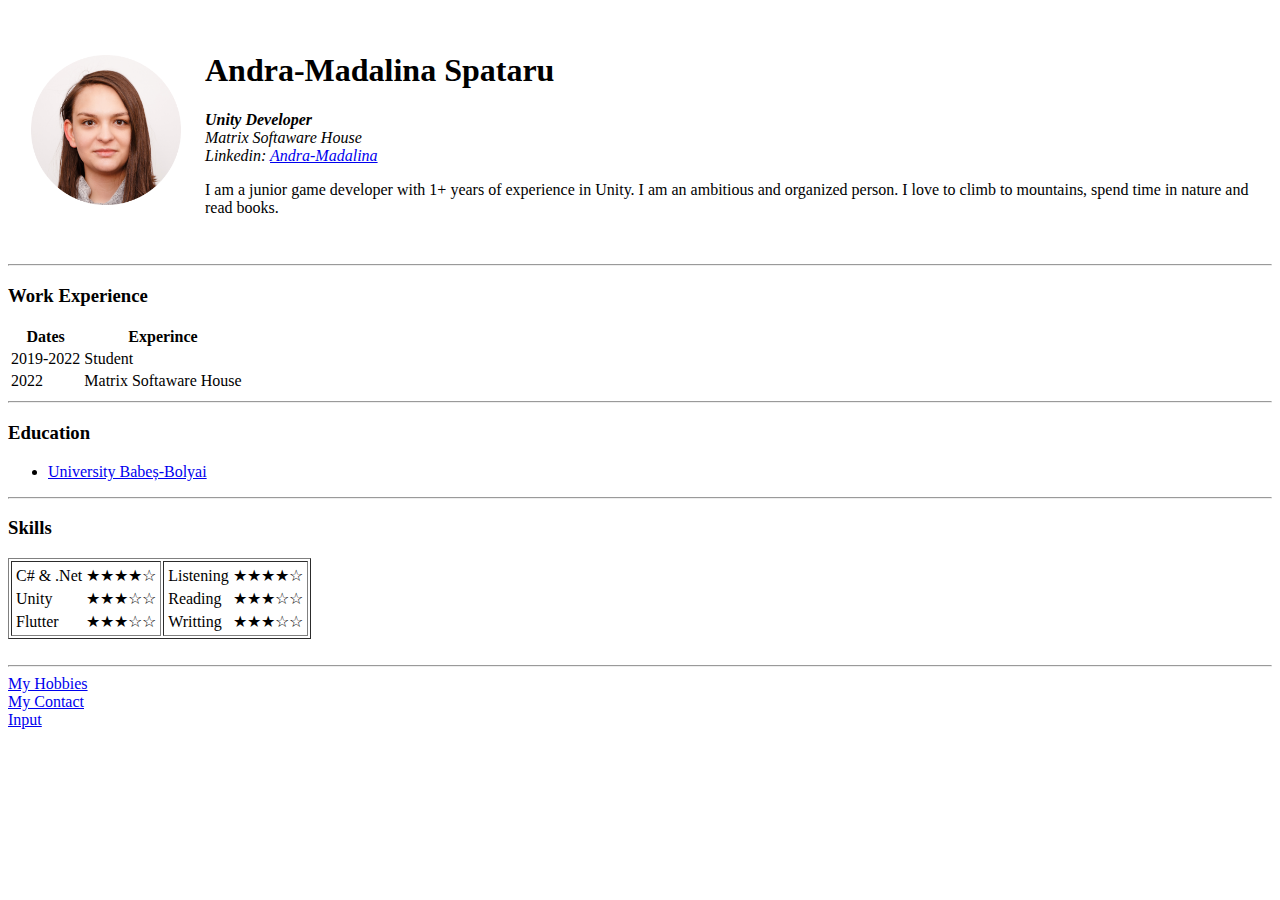
==== index.html @ f88644dd "core: initial html files" ====
<!DOCTYPE html>
<html lang="en">
  <head>
    <meta charset="UTF-8" />
    <meta http-equiv="X-UA-Compatible" content="IE=edge" />
    <meta name="viewport" content="width=device-width, initial-scale=1.0" />
    <title>Mada`s Personal Site</title>
  </head>
  <body>
    <table cellspacing="22px">
      <tr>
        <td>
          <img src="images/me2.png" alt="Mada`s profile pages" height="150px" />
        </td>
        <td>
          <h1>Andra-Madalina Spataru</h1>
          <p>
            <em>
              <strong> Unity Developer</strong><br />
              Matrix Softaware House<br />
              Linkedin:
              <a
                href="https://www.linkedin.com/in/andra-madalina-spataru-98a307214/"
              >
                Andra-Madalina</a
              >
            </em>
          </p>
          <p>
            I am a junior game developer with 1+ years of experience in Unity. I
            am an ambitious and organized person. I love to climb to mountains,
            spend time in nature and read books.
          </p>
        </td>
      </tr>
    </table>
    <hr />
    <h3><strong>Work Experience</strong></h3>
    <table>
      <thead>
        <tr>
          <th>Dates</th>
          <th>Experince</th>
        </tr>
      </thead>
      <tbody>
        <tr>
          <td>2019-2022</td>
          <td>Student</td>
        </tr>
        <tr>
          <td>2022</td>
          <td>Matrix Softaware House</td>
        </tr>
      </tbody>
    </table>
    <hr />
    <h3><strong>Education</strong></h3>
    <ul>
      <li><a href="https://www.cs.ubbcluj.ro/">University Babeș-Bolyai</a></li>
    </ul>
    <hr />
    <h3>Skills</h3>
    <table border="1px">
      <tr>
        <td>
          <table>
            <tr>
              <td>C# & .Net</td>
              <td>★★★★☆</td>
            </tr>
            <tr>
              <td>Unity</td>
              <td>★★★☆☆</td>
            </tr>
            <tr>
              <td>Flutter</td>
              <td>★★★☆☆</td>
            </tr>
          </table>
        </td>
        <td>
          <table>
            <tr>
              <td>Listening</td>
              <td>★★★★☆</td>
            </tr>
            <tr>
              <td>Reading</td>
              <td>★★★☆☆</td>
            </tr>
            <tr>
              <td>Writting</td>
              <td>★★★☆☆</td>
            </tr>
          </table>
        </td>
      </tr>
    </table>

    <br />
    <hr />
    <a href="hobbies.html">My Hobbies</a>
    <br />
    <a href="contact.html">My Contact</a>
    <br />
    <a href="input.html">Input</a>
  </body>
</html>
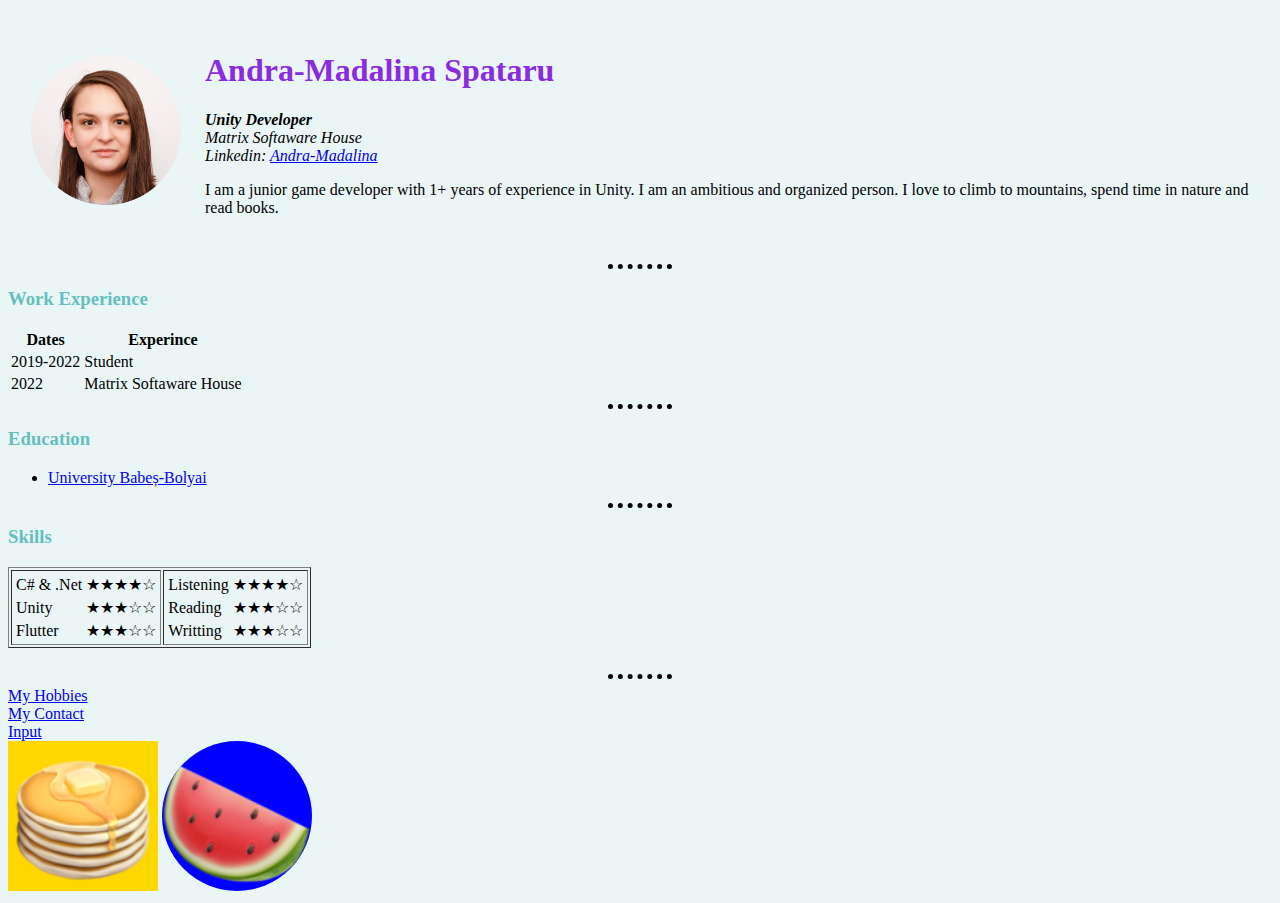
==== commit 760d3f95: "feat: add first CSS lesson" ====
--- a/index.html
+++ b/index.html
@@ -5,15 +5,17 @@
     <meta http-equiv="X-UA-Compatible" content="IE=edge" />
     <meta name="viewport" content="width=device-width, initial-scale=1.0" />
     <title>Mada`s Personal Site</title>
+    <link rel="stylesheet" href="css/styles.css">
   </head>
+
   <body>
     <table cellspacing="22px">
       <tr>
         <td>
-          <img src="images/me2.png" alt="Mada`s profile pages" height="150px" />
+          <img src="images/me2.png" alt="Mada`s profile pages" />
         </td>
         <td>
-          <h1>Andra-Madalina Spataru</h1>
+          <h1 id="heading">Andra-Madalina Spataru</h1>
           <p>
             <em>
               <strong> Unity Developer</strong><br />
@@ -34,7 +36,7 @@
         </td>
       </tr>
     </table>
-    <hr />
+    <hr/>
     <h3><strong>Work Experience</strong></h3>
     <table>
       <thead>
@@ -97,7 +99,6 @@
         </td>
       </tr>
     </table>
-
     <br />
     <hr />
     <a href="hobbies.html">My Hobbies</a>
@@ -105,5 +106,9 @@
     <a href="contact.html">My Contact</a>
     <br />
     <a href="input.html">Input</a>
+
+    <br>
+    <img class="pancakes" src="images/pancakes_1f95e.png" alt="pancakes_1f95e pages" />
+    <img class="watermelon circular" src="images/watermelon_1f349.png" alt="Watermelon" />
   </body>
 </html>
--- a/css/styles.css
+++ b/css/styles.css
@@ -0,0 +1,40 @@
+/******************************TAG SELECTORS******************************/
+body {
+  background-color: #EAF6F6;
+}
+hr {
+  border-style: none;
+  border-top-style: dotted;
+  border-width: 5px;
+  border-color: black;
+  width: 5%;
+}
+img{
+  height: 150px;
+}
+
+h1 {
+  color: #66bfbf;
+}
+
+h3 {
+  color: #66bfbf;
+}
+   
+/******************************CLASS SELECTORS******************************/
+.pancakes{
+  background-color: gold;
+}
+
+.watermelon{
+  background-color: blue;
+}
+ 
+.circular{
+  border-radius: 100%;
+}
+
+/******************************ID SELECTORS******************************/
+#heading{
+  color: blueviolet;
+}
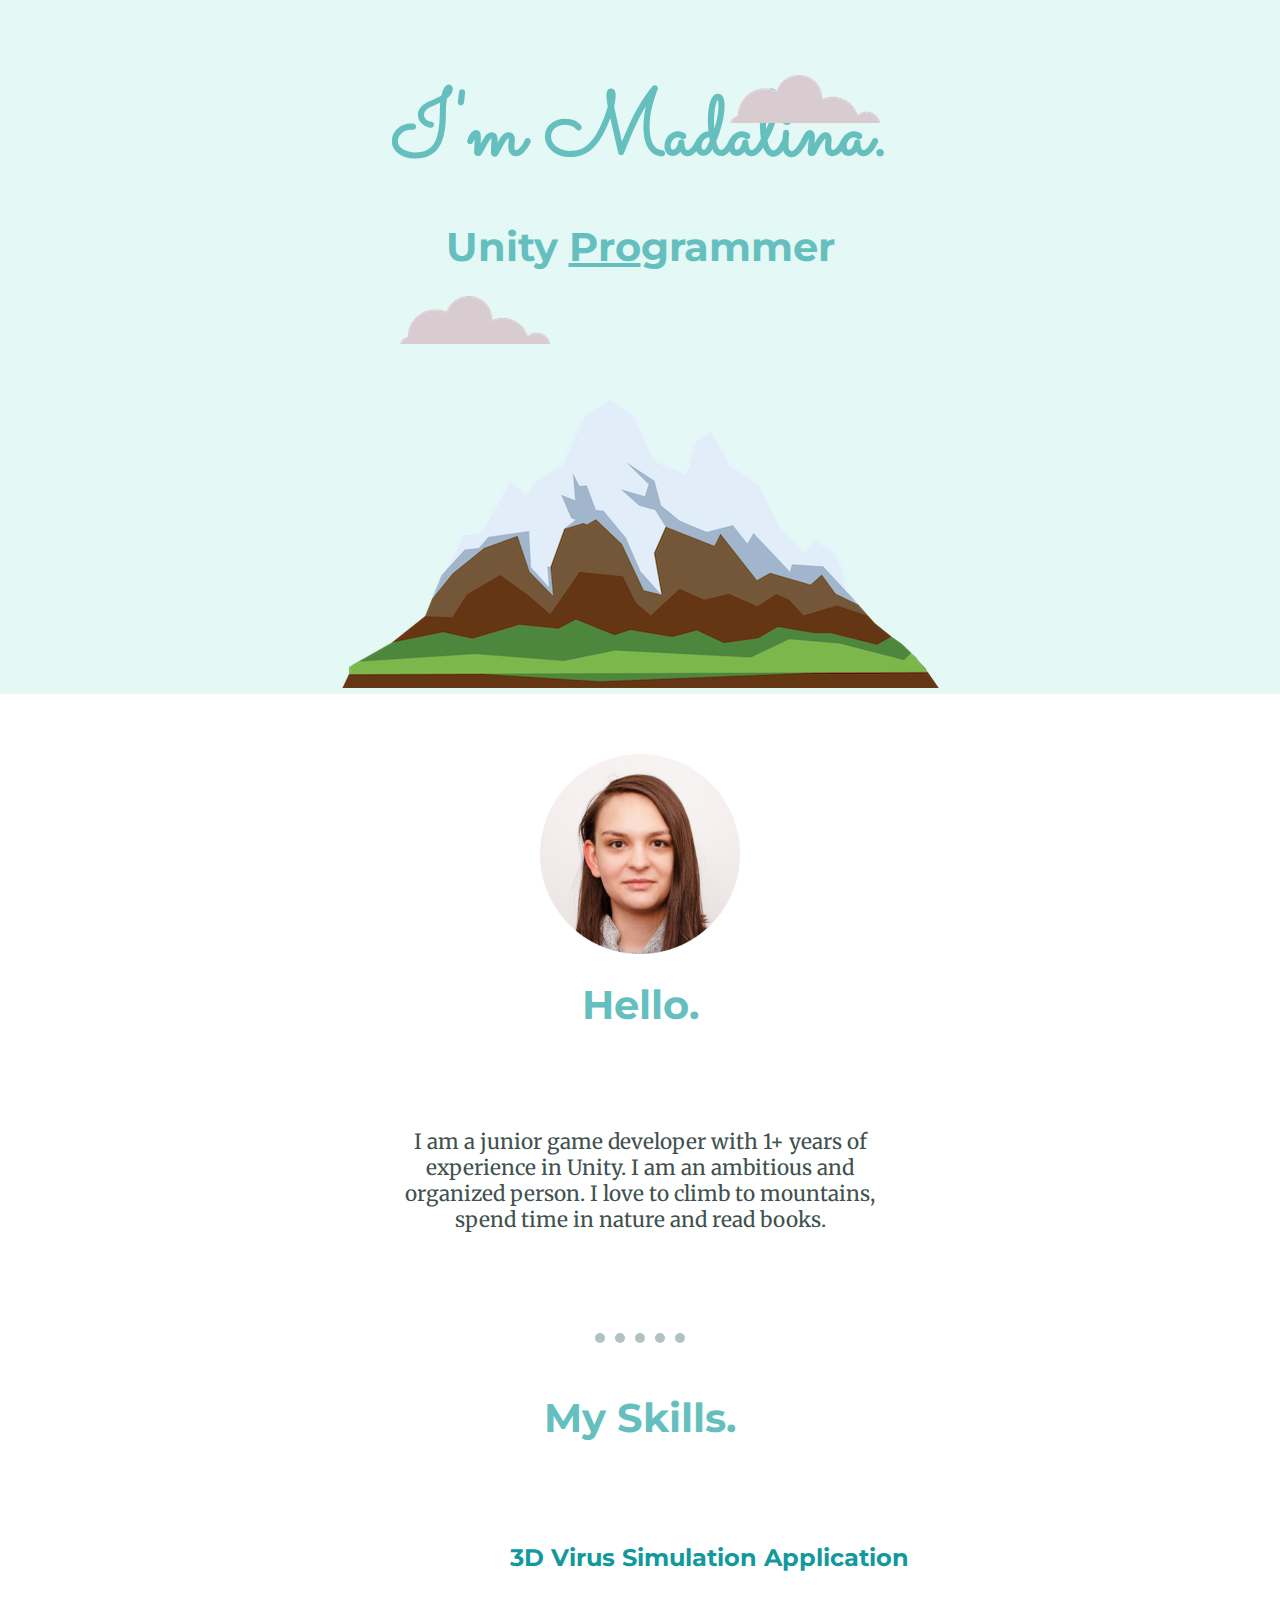
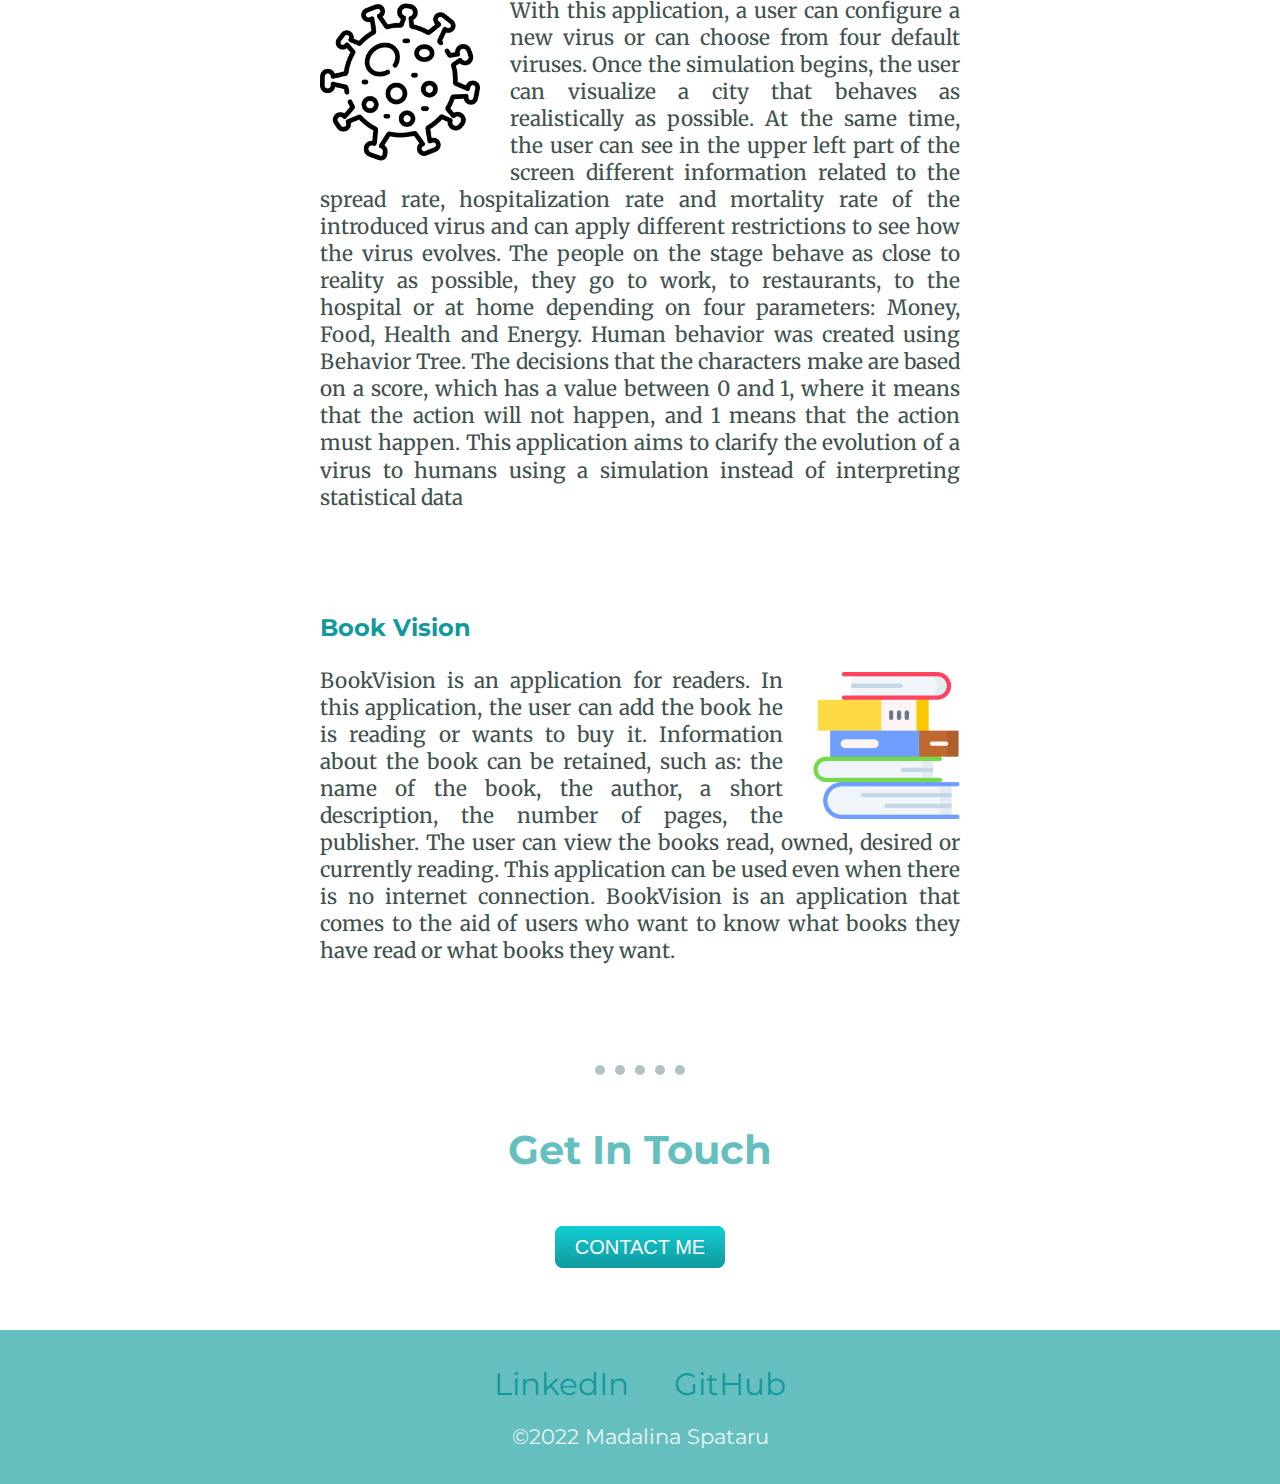
==== commit db561199: "feat: add CV site" ====
--- a/index.html
+++ b/index.html
@@ -4,111 +4,101 @@
     <meta charset="UTF-8" />
     <meta http-equiv="X-UA-Compatible" content="IE=edge" />
     <meta name="viewport" content="width=device-width, initial-scale=1.0" />
-    <title>Mada`s Personal Site</title>
-    <link rel="stylesheet" href="css/styles.css">
+    <title>Andra-Madalina Spataru</title>
+    <link rel="stylesheet" href="css/styles.css" />
+    <link rel="icon" href="images/favicon.ico?v=2" />
+    <link rel="preconnect" href="https://fonts.googleapis.com" />
+    <link rel="preconnect" href="https://fonts.gstatic.com" crossorigin />
+    <link
+      href="https://fonts.googleapis.com/css2?family=Merriweather&family=Montserrat&family=Sacramento&display=swap"
+      rel="stylesheet"
+    />
   </head>
 
   <body>
-    <table cellspacing="22px">
-      <tr>
-        <td>
-          <img src="images/me2.png" alt="Mada`s profile pages" />
-        </td>
-        <td>
-          <h1 id="heading">Andra-Madalina Spataru</h1>
+    <div class="top_container">
+      <img class="top-cloud" src="images/cloud.png" alt="cloud-img " />
+      <h1>I'm Madalina.</h1>
+      <h2>Unity <span class="pro">Pro</span>grammer</h2>
+      <img class="bottom-cloud" src="images/cloud.png" alt="cloud-img " />
+      <img class="mountain" src="images/mountain.png" alt="mountain-img " />
+    </div>
+
+    <div class="middle-container">
+      <div class="profile">
+        <img
+          class="profileImg"
+          src="images/MadaProfileImage.png"
+          alt="Mada`s profile pages"
+        />
+        <h2>Hello.</h2>
+        <p class="myDescription">
+          I am a junior game developer with 1+ years of experience in Unity. I
+          am an ambitious and organized person. I love to climb to mountains,
+          spend time in nature and read books.
+        </p>
+      </div>
+      <hr />
+      <div class="skills">
+        <h2>My Skills.</h2>
+
+        <div class="skill-row">
+          <img
+            class="firstImageSkill"
+            src="images/coronavirus.png"
+            alt="CoronaVirus"
+          />
+          <h3>3D Virus Simulation Application</h3>
           <p>
-            <em>
-              <strong> Unity Developer</strong><br />
-              Matrix Softaware House<br />
-              Linkedin:
-              <a
-                href="https://www.linkedin.com/in/andra-madalina-spataru-98a307214/"
-              >
-                Andra-Madalina</a
-              >
-            </em>
+            With this application, a user can configure a new virus or can
+            choose from four default viruses. Once the simulation begins, the
+            user can visualize a city that behaves as realistically as possible.
+            At the same time, the user can see in the upper left part of the
+            screen different information related to the spread rate,
+            hospitalization rate and mortality rate of the introduced virus and
+            can apply different restrictions to see how the virus evolves. The
+            people on the stage behave as close to reality as possible, they go
+            to work, to restaurants, to the hospital or at home depending on
+            four parameters: Money, Food, Health and Energy. Human behavior was
+            created using Behavior Tree. The decisions that the characters make
+            are based on a score, which has a value between 0 and 1, where it
+            means that the action will not happen, and 1 means that the action
+            must happen. This application aims to clarify the evolution of a
+            virus to humans using a simulation instead of interpreting
+            statistical data
           </p>
+        </div>
+        <div class="skill-row">
+          <img class="secondImageSkill" src="images/books.png" alt="books" />
+          <h3>Book Vision</h3>
           <p>
-            I am a junior game developer with 1+ years of experience in Unity. I
-            am an ambitious and organized person. I love to climb to mountains,
-            spend time in nature and read books.
+            BookVision is an application for readers. In this application, the
+            user can add the book he is reading or wants to buy it. Information
+            about the book can be retained, such as: the name of the book, the
+            author, a short description, the number of pages, the publisher. The
+            user can view the books read, owned, desired or currently reading.
+            This application can be used even when there is no internet
+            connection. BookVision is an application that comes to the aid of
+            users who want to know what books they have read or what books they
+            want.
           </p>
-        </td>
-      </tr>
-    </table>
-    <hr/>
-    <h3><strong>Work Experience</strong></h3>
-    <table>
-      <thead>
-        <tr>
-          <th>Dates</th>
-          <th>Experince</th>
-        </tr>
-      </thead>
-      <tbody>
-        <tr>
-          <td>2019-2022</td>
-          <td>Student</td>
-        </tr>
-        <tr>
-          <td>2022</td>
-          <td>Matrix Softaware House</td>
-        </tr>
-      </tbody>
-    </table>
-    <hr />
-    <h3><strong>Education</strong></h3>
-    <ul>
-      <li><a href="https://www.cs.ubbcluj.ro/">University Babeș-Bolyai</a></li>
-    </ul>
-    <hr />
-    <h3>Skills</h3>
-    <table border="1px">
-      <tr>
-        <td>
-          <table>
-            <tr>
-              <td>C# & .Net</td>
-              <td>★★★★☆</td>
-            </tr>
-            <tr>
-              <td>Unity</td>
-              <td>★★★☆☆</td>
-            </tr>
-            <tr>
-              <td>Flutter</td>
-              <td>★★★☆☆</td>
-            </tr>
-          </table>
-        </td>
-        <td>
-          <table>
-            <tr>
-              <td>Listening</td>
-              <td>★★★★☆</td>
-            </tr>
-            <tr>
-              <td>Reading</td>
-              <td>★★★☆☆</td>
-            </tr>
-            <tr>
-              <td>Writting</td>
-              <td>★★★☆☆</td>
-            </tr>
-          </table>
-        </td>
-      </tr>
-    </table>
-    <br />
-    <hr />
-    <a href="hobbies.html">My Hobbies</a>
-    <br />
-    <a href="contact.html">My Contact</a>
-    <br />
-    <a href="input.html">Input</a>
+        </div>
+      </div>
+      <hr />
+      <div class="contact-me">
+        <h2>Get In Touch</h2>
+        <a class="btn" href="mailto:madalina.spataru14@gmail.com">CONTACT ME</a>
+      </div>
+    </div>
 
-    <br>
-    <img class="pancakes" src="images/pancakes_1f95e.png" alt="pancakes_1f95e pages" />
-    <img class="watermelon circular" src="images/watermelon_1f349.png" alt="Watermelon" />
+    <div class="bottom-container">
+      <a
+        class="footer-link"
+        href="https://www.linkedin.com/in/andra-madalina-spataru-98a307214/"
+        >LinkedIn</a
+      >
+      <a class="footer-link" href="https://github.com/MadalinaAnd">GitHub</a>
+      <p class="finalP">©2022 Madalina Spataru</p>
+    </div>
   </body>
 </html>
--- a/css/styles.css
+++ b/css/styles.css
@@ -1,40 +1,145 @@
-/******************************TAG SELECTORS******************************/
+/********************* TAG Selectors *********************/
 body {
-  background-color: #EAF6F6;
-}
-hr {
-  border-style: none;
-  border-top-style: dotted;
-  border-width: 5px;
-  border-color: black;
-  width: 5%;
-}
-img{
-  height: 150px;
+  margin: 0px;
+  color: #40514e;
+  text-align: center;
+  font-family: "Merriweather", serif;
+  font-size: 1.3em;
 }
 
 h1 {
+  margin: 20px auto 0px auto;
+  font-family: "Sacramento", cursive;
+  font-size: 5.625rem;
+  color: #66bfbf;
+}
+
+h2 {
+  font-family: "Montserrat", sans-serif;
+  font-size: 2.5rem;
+  margin: 20px 0 60px 0;
   color: #66bfbf;
 }
 
 h3 {
-  color: #66bfbf;
-}
-   
-/******************************CLASS SELECTORS******************************/
-.pancakes{
-  background-color: gold;
+  font-family: "Montserrat", sans-serif;
+  color: #11999e;
 }
 
-.watermelon{
-  background-color: blue;
-}
- 
-.circular{
-  border-radius: 100%;
+hr {
+  border-style: none;
+  border-top-style: dotted;
+  width: 7%;
+  border-color: #b2c2c2;
+  border-width: 10px;
+  margin: 60px auto 50px auto;
 }
 
-/******************************ID SELECTORS******************************/
-#heading{
-  color: blueviolet;
+/********************* CLASS Selectors *********************/
+
+.myDescription {
+  width: 40%;
+  margin: 100px auto 100px auto;
 }
+
+.top_container {
+  background-color: #e4f9f5;
+  position: relative;
+  padding-top: 50px;
+}
+
+.middle-container {
+  margin: 60px 0px;
+}
+
+.bottom-container {
+  background-color: #66bfbf;
+  padding: 35px 0px 15px 0px;
+}
+
+.pro {
+  text-decoration: underline;
+}
+
+.top-cloud {
+  position: absolute;
+  right: 400px;
+  top: 75px;
+}
+
+.bottom-cloud {
+  position: absolute;
+  left: 400px;
+  bottom: 350px;
+}
+
+.profileImg {
+  width: 200px;
+}
+
+.firstImageSkill {
+  width: 25%;
+  float: left;
+  margin: 60px 30px 0px 0px;
+}
+
+.secondImageSkill {
+  width: 23%;
+  float: right;
+  margin: 60px 0px 0px 30px;
+}
+
+.skill-row {
+  width: 50%;
+  margin: 100px auto 100px auto;
+  text-align: justify;
+  line-height: 1.3;
+}
+
+.btn {
+  background: #11cdd4;
+  background-image: -webkit-linear-gradient(top, #11cdd4, #11999e);
+  background-image: -moz-linear-gradient(top, #11cdd4, #11999e);
+  background-image: -ms-linear-gradient(top, #11cdd4, #11999e);
+  background-image: -o-linear-gradient(top, #11cdd4, #11999e);
+  background-image: linear-gradient(to bottom, #11cdd4, #11999e);
+  -webkit-border-radius: 8;
+  -moz-border-radius: 8;
+  border-radius: 8px;
+  font-family: Arial;
+  color: #ffffff;
+  font-size: 20px;
+  padding: 10px 20px 10px 20px;
+  text-decoration: none;
+}
+
+.btn:hover {
+  background: #30e3cb;
+  background-image: -webkit-linear-gradient(top, #30e3cb, #2bc4ad);
+  background-image: -moz-linear-gradient(top, #30e3cb, #2bc4ad);
+  background-image: -ms-linear-gradient(top, #30e3cb, #2bc4ad);
+  background-image: -o-linear-gradient(top, #30e3cb, #2bc4ad);
+  background-image: linear-gradient(to bottom, #30e3cb, #2bc4ad);
+  text-decoration: none;
+}
+
+.contact-me {
+  margin: 50px auto 70px auto;
+}
+
+.footer-link {
+  display: inline;
+  font-family: "Montserrat", sans-serif;
+  font-size: 1.5em;
+  margin: 10px 20px;
+  text-decoration:none;
+  color:#11999E;
+}
+
+.finalP {
+  color: #eaf6f6;
+  font-family: "Montserrat", sans-serif;
+  font-size: 1.5;
+}
+
+/********************* ID Selectors *********************/
